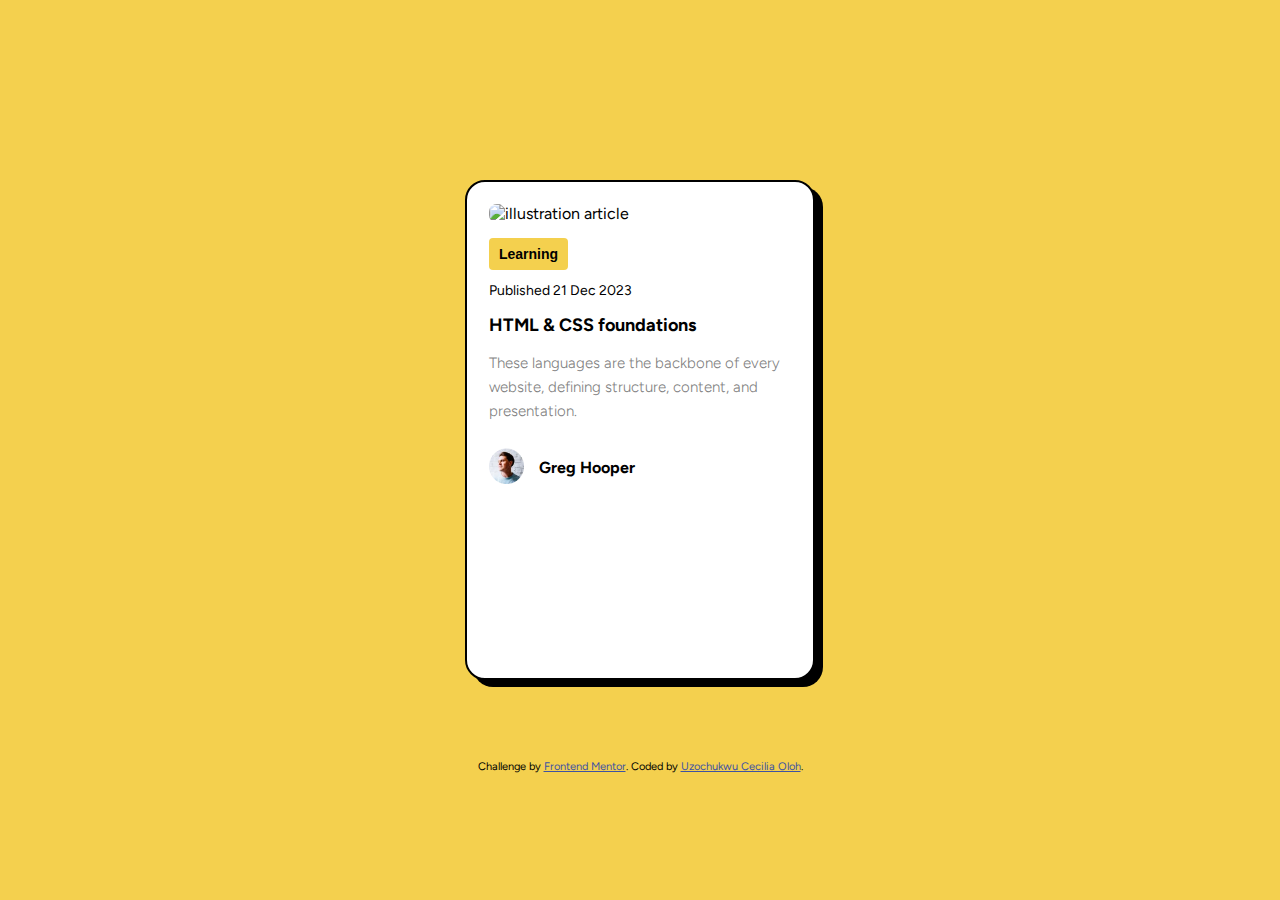
==== blog-preview-card-main/index.html @ a0c751e1 "Create index.html" ====
<!DOCTYPE html>
<html lang="en">
  <head>
    <meta charset="UTF-8" />
    <meta name="viewport" content="width=device-width, initial-scale=1.0" />
    <link
      rel="icon"
      type="image/png"
      sizes="32x32"
      href="./assets/images/favicon-32x32.png"
    />
    <link rel="preconnect" href="https://fonts.googleapis.com" />
    <link rel="preconnect" href="https://fonts.gstatic.com" crossorigin />
    <link
      href="https://fonts.googleapis.com/css2?family=Figtree:wght@600;800&display=swap"
      rel="stylesheet"
    />
    <title>Frontend Mentor | Blog preview card</title>
    <link rel="stylesheet" href="css/style.css" />
  </head>
  <body>
    <div class="container">
      <div>
        <img
          src="./assets/images/illustration-article.svg"
          alt="illustration article"
        />
      </div>
      <button>Learning</button>

      <p class="date">Published 21 Dec 2023</p>
      <h1 class="title">HTML & CSS foundations</h1>
      <p class="stats">
        These languages are the backbone of every website, defining structure,
        content, and presentation.
      </p>
      <div class="author">
        <img
          src="/blog-preview-card-main/assets/images/image-avatar.webp"
          alt="author image"
        />
        <p>Greg Hooper</p>
      </div>
    </div>

    <div class="attribution">
      Challenge by
      <a href="https://www.frontendmentor.io?ref=challenge" target="_blank"
        >Frontend Mentor</a
      >. Coded by <a href="#">Uzochukwu Cecilia Oloh</a>.
    </div>
  </body>
</html>
---- blog-preview-card-main/css/style.css ----
* {
  margin: 0;
  padding: 0;
  box-sizing: border-box;
}

:root {
  --background-color: hsl(47, 88%, 63%);
  --secondary-color: hsl(0, 0%, 100%);
  --paragraph-greycolor: hsl(0, 0%, 50%);
  --black-color:Black: hsl(0, 0%, 7%) ;
}

body {
  font-family: 'Figtree', sans-serif;
  background-color: var(--background-color);
  padding: 30px 40px;
  margin-top: 150px;
}

img, .date, .title{
  margin-bottom: 15px;
}

.container{
 background-color: var(--secondary-color);
 padding: 22px;
 margin: auto;
 width: 350px;
 height: 500px;
 border-radius: 20px;
 border: 2px solid black;
 box-shadow: 8px 7px 0 black; 
 cursor: pointer;
}

img{
  width: 300px;
  border-radius: 8px;
  cursor: pointer;
}

button{
background-color: var(--background-color);
padding: 8px 10px;
border: none;
border-radius:4px ;
margin-bottom: 12px;
font-size: 14px;
font-weight: bold;
}

.date{
  font-size: 14px;
}
.title{
  font-size: 18px;
}

.stats{
  color: var(--paragraph-greycolor);
  font-size: 15px;
  font-weight: lighter;
  width: 300px; 
  margin-bottom: 20px;
  line-height: 24px; 
 
}

.author{
  display: flex;
  align-items: center;
}

.author img{
  width: 35px;
}

.author p{
  padding: 15px;
  font-size: 16px;
  font-weight: bold;
  margin-bottom: 12px;
}

@media only screen and (max-width: 375px){
  .container{
    width: 300px;
    margin-right: 20px;
  }

  img{
    width: 260px;
  }
  .stats{
    font-size: 13px;
  }
}

.attribution {
  font-size: 11px;
  text-align: center;
  margin-top: 80px;
}
.attribution a {

  color: hsl(228, 45%, 44%);
}
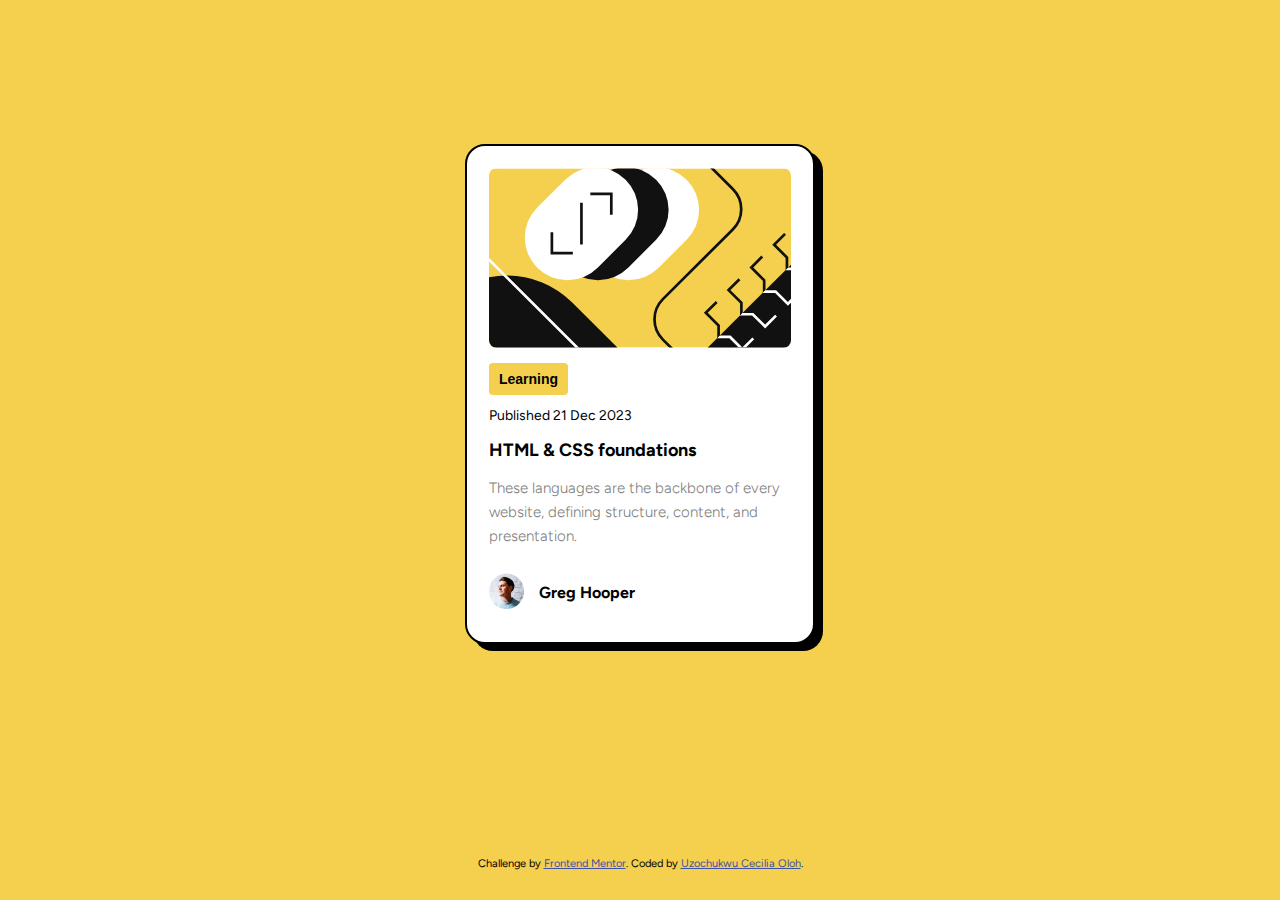
==== commit ef16a456: "Update index.html" ====
--- a/blog-preview-card-main/index.html
+++ b/blog-preview-card-main/index.html
@@ -19,7 +19,7 @@
     <link rel="stylesheet" href="css/style.css" />
   </head>
   <body>
-    <div class="container">
+    <main class="container">
       <div>
         <img
           src="./assets/images/illustration-article.svg"
@@ -41,13 +41,13 @@
         />
         <p>Greg Hooper</p>
       </div>
-    </div>
+    </main>
 
-    <div class="attribution">
+    <footer class="attribution">
       Challenge by
       <a href="https://www.frontendmentor.io?ref=challenge" target="_blank"
         >Frontend Mentor</a
       >. Coded by <a href="#">Uzochukwu Cecilia Oloh</a>.
-    </div>
+    </footer>
   </body>
 </html>
--- a/blog-preview-card-main/css/style.css
+++ b/blog-preview-card-main/css/style.css
@@ -15,7 +15,12 @@
   font-family: 'Figtree', sans-serif;
   background-color: var(--background-color);
   padding: 30px 40px;
-  margin-top: 150px;
+  min-height: 100vh;
+  display: flex;
+  justify-content: center;
+  align-items: center;
+  flex-direction: column;
+  gap: 20px;
 }
 
 img, .date, .title{
@@ -35,7 +40,8 @@
 }
 
 img{
-  width: 300px;
+  display: block;
+  max-width: 100%;
   border-radius: 8px;
   cursor: pointer;
 }
